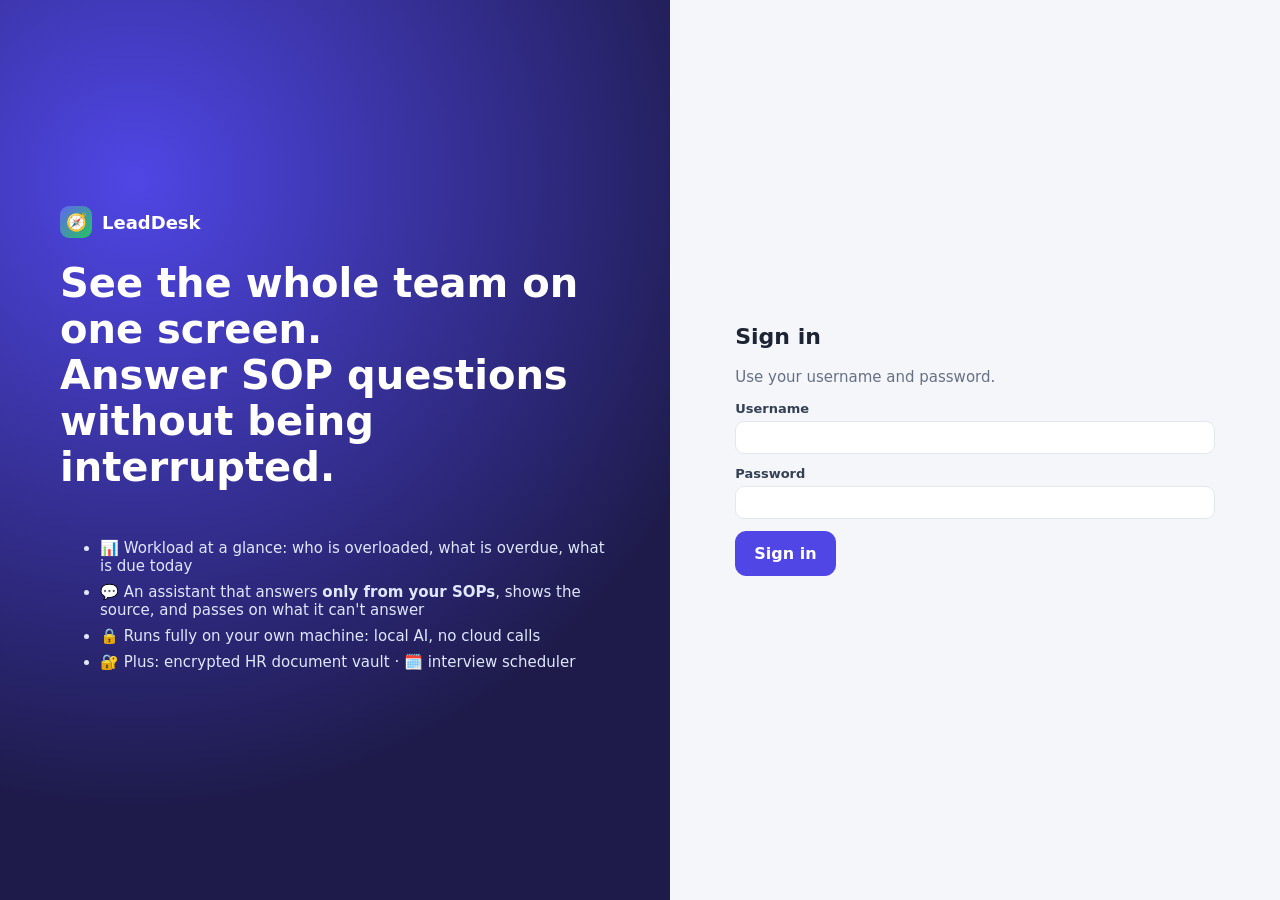
==== static/index.html @ 37bb9b94 "LeadDesk: task board, SOP assistant, HR vault and interview scheduler Scaffolded in the previous ses" ====
<!doctype html>
<html lang="en">
<head>
  <meta charset="utf-8">
  <meta name="viewport" content="width=device-width, initial-scale=1">
  <title>LeadDesk — team lead's desk</title>
  <link rel="icon" href="data:image/svg+xml,<svg xmlns='http://www.w3.org/2000/svg' viewBox='0 0 100 100'><text y='.9em' font-size='90'>🧭</text></svg>">
  <link rel="stylesheet" href="/static/styles.css">
</head>
<body>
  <div id="root"></div>
  <div class="toast-wrap" id="toasts"></div>
  <script src="/static/app.js"></script>
</body>
</html>
---- static/styles.css ----
:root {
  --bg: #f5f6fa; --panel: #fff; --ink: #1d2433; --muted: #667085; --line: #e4e7ec; --soft: #f0f2f7;
  --accent: #4f46e5; --accent-2: #eef0ff; --ok: #12805c; --ok-bg: #e7f6ef; --warn: #b54708; --warn-bg: #fff4e5;
  --bad: #c0362c; --bad-bg: #fdecea; --info: #1f6feb; --info-bg: #e8f1fe; --radius: 12px;
  --shadow: 0 1px 2px rgba(16,24,40,.06), 0 1px 3px rgba(16,24,40,.08);
  font-family: "Segoe UI", system-ui, -apple-system, Roboto, "Noto Sans", "Noto Sans Devanagari", "Noto Sans Gujarati", sans-serif;
  font-size: 15px; color: var(--ink);
}
* { box-sizing: border-box; }
body { margin: 0; background: var(--bg); }
a { color: var(--accent); text-decoration: none; }
button, input, select, textarea { font: inherit; color: inherit; }
h1 { font-size: 22px; margin: 0 0 4px; } h2 { font-size: 17px; margin: 0 0 12px; } h3 { font-size: 15px; margin: 0 0 8px; }
.muted { color: var(--muted); } .small { font-size: 13px; } .tiny { font-size: 12px; }
.row { display: flex; gap: 12px; align-items: center; flex-wrap: wrap; } .grow { flex: 1; }
.stack > * + * { margin-top: 12px; }
.hidden { display: none !important; }

/* ---------- layout ---------- */
.app { display: grid; grid-template-columns: 232px 1fr; min-height: 100vh; }
.side { background: #111827; color: #cbd5e1; padding: 18px 12px; display: flex; flex-direction: column; gap: 4px; position: sticky; top: 0; height: 100vh; }
.brand { display: flex; align-items: center; gap: 10px; color: #fff; font-weight: 700; font-size: 18px; padding: 4px 10px 16px; }
.brand .logo { width: 32px; height: 32px; border-radius: 9px; background: linear-gradient(135deg, #6366f1, #22c55e); display: grid; place-items: center; font-size: 17px; }
.nav-group { font-size: 11px; text-transform: uppercase; letter-spacing: .08em; color: #64748b; padding: 14px 10px 4px; }
.nav a { display: flex; align-items: center; gap: 10px; padding: 9px 10px; border-radius: 8px; color: #cbd5e1; }
.nav a:hover { background: #1f2937; color: #fff; }
.nav a.active { background: #312e81; color: #fff; }
.nav .ico { width: 20px; text-align: center; }
.nav .badge { margin-left: auto; background: #ef4444; color: #fff; border-radius: 99px; font-size: 11px; padding: 1px 7px; }
.side .foot { margin-top: auto; font-size: 12px; color: #64748b; padding: 10px; }
.main { min-width: 0; }
.top { display: flex; align-items: center; gap: 14px; padding: 12px 28px; background: var(--panel); border-bottom: 1px solid var(--line); position: sticky; top: 0; z-index: 5; }
.content { padding: 24px 28px 60px; max-width: 1400px; }
.page-head { display: flex; align-items: flex-end; gap: 16px; margin-bottom: 18px; flex-wrap: wrap; }
.page-head .grow p { margin: 2px 0 0; color: var(--muted); }

/* ---------- controls ---------- */
.btn { border: 1px solid var(--line); background: #fff; border-radius: 9px; padding: 8px 14px; cursor: pointer; font-weight: 600; display: inline-flex; align-items: center; gap: 6px; white-space: nowrap; }
.btn:hover { background: var(--soft); }
.btn.primary { background: var(--accent); border-color: var(--accent); color: #fff; }
.btn.primary:hover { background: #4338ca; }
.btn.ok { background: var(--ok); border-color: var(--ok); color: #fff; }
.btn.warn { background: #f59e0b; border-color: #f59e0b; color: #fff; }
.btn.danger { color: var(--bad); border-color: #f3c3bf; }
.btn.big { padding: 12px 18px; font-size: 16px; border-radius: 11px; }
.btn.sm { padding: 5px 10px; font-size: 13px; }
.btn:disabled { opacity: .55; cursor: default; }
.input, select.input, textarea.input { border: 1px solid var(--line); border-radius: 9px; padding: 8px 11px; background: #fff; min-width: 0; }
.input:focus { outline: 2px solid #c7d2fe; border-color: var(--accent); }
textarea.input { width: 100%; resize: vertical; }
label.f { display: flex; flex-direction: column; gap: 5px; font-size: 13px; font-weight: 600; color: #344054; }
.form-grid { display: grid; grid-template-columns: repeat(auto-fit, minmax(190px, 1fr)); gap: 12px; }
.seg { display: inline-flex; background: var(--soft); border-radius: 9px; padding: 3px; }
.seg button { border: 0; background: transparent; padding: 6px 12px; border-radius: 7px; cursor: pointer; font-weight: 600; color: var(--muted); }
.seg button.on { background: #fff; color: var(--ink); box-shadow: var(--shadow); }

/* ---------- cards ---------- */
.card { background: var(--panel); border: 1px solid var(--line); border-radius: var(--radius); box-shadow: var(--shadow); padding: 18px; }
.grid { display: grid; gap: 16px; }
.g2 { grid-template-columns: 1fr 1fr; } .g3 { grid-template-columns: repeat(3, 1fr); }
.g-main { grid-template-columns: minmax(0, 1.6fr) minmax(0, 1fr); }
@media (max-width: 1100px) { .g2, .g3, .g-main { grid-template-columns: 1fr; } }
.kpis { display: grid; grid-template-columns: repeat(auto-fit, minmax(150px, 1fr)); gap: 14px; margin-bottom: 18px; }
.kpi { background: var(--panel); border: 1px solid var(--line); border-radius: var(--radius); padding: 14px 16px; box-shadow: var(--shadow); cursor: default; }
.kpi .v { font-size: 30px; font-weight: 750; line-height: 1.1; }
.kpi .l { color: var(--muted); font-size: 13px; font-weight: 600; }
.kpi.bad .v { color: var(--bad); } .kpi.warn .v { color: var(--warn); } .kpi.ok .v { color: var(--ok); }
.kpi.click { cursor: pointer; } .kpi.click:hover { border-color: #c7d2fe; }

.pill { display: inline-flex; align-items: center; gap: 5px; border-radius: 99px; padding: 2px 9px; font-size: 12px; font-weight: 650; background: var(--soft); color: #475467; white-space: nowrap; }
.pill.ok { background: var(--ok-bg); color: var(--ok); } .pill.warn { background: var(--warn-bg); color: var(--warn); }
.pill.bad { background: var(--bad-bg); color: var(--bad); } .pill.info { background: var(--info-bg); color: var(--info); }
.pill.accent { background: var(--accent-2); color: var(--accent); }
.dot { width: 8px; height: 8px; border-radius: 50%; display: inline-block; background: currentColor; }
.prio-urgent { background: #fde2e1; color: #b42318; } .prio-high { background: #fff1e0; color: #b54708; }
.prio-medium { background: #eef2ff; color: #4338ca; } .prio-low { background: #f2f4f7; color: #475467; }

/* ---------- tables ---------- */
table.t { width: 100%; border-collapse: collapse; }
.t th { text-align: left; font-size: 12px; text-transform: uppercase; letter-spacing: .04em; color: var(--muted); font-weight: 650; padding: 8px 10px; border-bottom: 1px solid var(--line); }
.t td { padding: 10px; border-bottom: 1px solid var(--line); vertical-align: middle; }
.t tr:last-child td { border-bottom: 0; }
.t tr.hl td { background: #fff7f6; }
.t tr.click { cursor: pointer; } .t tr.click:hover td { background: #f8f9ff; }
.num { text-align: right; font-variant-numeric: tabular-nums; }

/* ---------- workload bars ---------- */
.wbar { position: relative; height: 10px; border-radius: 99px; background: var(--soft); overflow: hidden; min-width: 120px; }
.wbar > span { position: absolute; inset: 0 auto 0 0; border-radius: 99px; background: #818cf8; }
.wbar.over > span { background: #ef4444; } .wbar.near > span { background: #f59e0b; }
.wbar .th { position: absolute; top: -3px; bottom: -3px; width: 2px; background: #111827; opacity: .5; }
.member { display: flex; align-items: center; gap: 10px; }
.avatar { width: 30px; height: 30px; border-radius: 50%; display: grid; place-items: center; font-size: 12px; font-weight: 700; color: #fff; flex: none; }

/* ---------- kanban ---------- */
.board { display: grid; grid-template-columns: repeat(4, minmax(240px, 1fr)); gap: 14px; align-items: start; }
@media (max-width: 1100px) { .board { grid-template-columns: repeat(2, 1fr); } }
.col { background: #eceff5; border-radius: var(--radius); padding: 10px; min-height: 200px; }
.col.drop { outline: 2px dashed var(--accent); background: #e8eaff; }
.col-head { display: flex; align-items: center; gap: 8px; padding: 4px 4px 10px; font-weight: 700; }
.col-head .n { margin-left: auto; color: var(--muted); font-weight: 600; font-size: 13px; }
.tcard { background: #fff; border: 1px solid var(--line); border-radius: 10px; padding: 10px 12px; margin-bottom: 8px; cursor: pointer; box-shadow: var(--shadow); }
.tcard:hover { border-color: #c7d2fe; }
.tcard.overdue { border-left: 4px solid var(--bad); }
.tcard.today { border-left: 4px solid #f59e0b; }
.tcard .tt { font-weight: 600; margin-bottom: 6px; }
.tcard .meta { display: flex; gap: 6px; flex-wrap: wrap; align-items: center; font-size: 12px; color: var(--muted); }

/* ---------- my tasks (member) ---------- */
.mytask { display: grid; grid-template-columns: 1fr auto; gap: 12px; align-items: center; }
.mytask .acts { display: flex; gap: 8px; flex-wrap: wrap; justify-content: flex-end; }

/* ---------- assistant ---------- */
.chat { display: flex; flex-direction: column; gap: 14px; }
.bubble { max-width: 860px; border-radius: 14px; padding: 12px 16px; line-height: 1.5; white-space: pre-wrap; }
.bubble.q { align-self: flex-end; background: var(--accent); color: #fff; border-bottom-right-radius: 4px; }
.bubble.a { align-self: flex-start; background: #fff; border: 1px solid var(--line); border-bottom-left-radius: 4px; box-shadow: var(--shadow); }
.bubble.miss { background: var(--warn-bg); border-color: #fcd9a8; }
.src { margin-top: 10px; display: flex; flex-direction: column; gap: 6px; white-space: normal; }
.src details { background: var(--soft); border-radius: 8px; padding: 6px 10px; font-size: 13px; }
.src summary { cursor: pointer; font-weight: 600; color: #344054; }
.src blockquote { margin: 6px 0 2px; color: #475467; border-left: 3px solid #c7d2fe; padding-left: 10px; white-space: pre-wrap; }
.ask-box { display: flex; gap: 10px; position: sticky; bottom: 0; background: var(--bg); padding: 14px 0 4px; }
.ask-box .input { flex: 1; font-size: 16px; padding: 12px 14px; border-radius: 12px; }
.chips { display: flex; gap: 8px; flex-wrap: wrap; }
.chip { border: 1px solid var(--line); background: #fff; border-radius: 99px; padding: 6px 12px; cursor: pointer; font-size: 13px; }
.chip:hover { border-color: var(--accent); color: var(--accent); }
.typing span { display: inline-block; width: 7px; height: 7px; margin-right: 3px; border-radius: 50%; background: #98a2b3; animation: b 1s infinite; }
.typing span:nth-child(2) { animation-delay: .15s } .typing span:nth-child(3) { animation-delay: .3s }
@keyframes b { 0%, 80%, 100% { opacity: .3 } 40% { opacity: 1 } }

/* ---------- misc ---------- */
.empty { text-align: center; color: var(--muted); padding: 30px 10px; }
.timeline { list-style: none; padding: 0; margin: 0; }
.timeline li { position: relative; padding: 0 0 14px 22px; border-left: 2px solid var(--line); margin-left: 6px; }
.timeline li::before { content: ""; position: absolute; left: -7px; top: 2px; width: 12px; height: 12px; border-radius: 50%; background: #fff; border: 2px solid var(--accent); }
.timeline li:last-child { border-left-color: transparent; }
mark { background: #fde68a; padding: 0 2px; border-radius: 3px; }
code, .mono { font-family: Consolas, "Cascadia Mono", monospace; font-size: 12.5px; }
.hex { font-family: Consolas, monospace; font-size: 12px; background: #0f172a; color: #a5f3fc; padding: 10px 12px; border-radius: 8px; word-break: break-all; }
.hex.plain { color: #fde68a; }
.alert { border-radius: 10px; padding: 12px 14px; background: var(--info-bg); color: #1e3a8a; }
.alert.warn { background: var(--warn-bg); color: #7a2e0e; } .alert.bad { background: var(--bad-bg); color: #7a271a; } .alert.ok { background: var(--ok-bg); color: #054f31; }
.stars { display: inline-flex; gap: 4px; }
.stars button { border: 1px solid var(--line); background: #fff; width: 34px; height: 34px; border-radius: 8px; cursor: pointer; font-weight: 700; }
.stars button.on { background: var(--accent); color: #fff; border-color: var(--accent); }

/* bell + menus */
.iconbtn { position: relative; border: 1px solid var(--line); background: #fff; width: 38px; height: 38px; border-radius: 10px; cursor: pointer; font-size: 17px; }
.iconbtn .n { position: absolute; top: -5px; right: -5px; background: #ef4444; color: #fff; border-radius: 99px; font-size: 11px; padding: 0 6px; font-weight: 700; }
.pop { position: absolute; right: 0; top: 46px; width: 380px; max-height: 460px; overflow: auto; background: #fff; border: 1px solid var(--line); border-radius: 12px; box-shadow: 0 12px 32px rgba(16,24,40,.18); z-index: 30; }
.pop .it { padding: 10px 14px; border-bottom: 1px solid var(--line); font-size: 14px; cursor: pointer; }
.pop .it.unread { background: #f5f6ff; }
.pop .it:hover { background: var(--soft); }
.who { display: flex; align-items: center; gap: 10px; }

/* modal + drawer */
.overlay { position: fixed; inset: 0; background: rgba(15,23,42,.45); z-index: 40; display: flex; justify-content: center; align-items: flex-start; padding: 6vh 16px; overflow: auto; }
.modal { background: #fff; border-radius: 16px; width: 100%; max-width: 640px; padding: 22px; box-shadow: 0 24px 48px rgba(16,24,40,.25); }
.modal.wide { max-width: 980px; }
.modal-head { display: flex; align-items: center; gap: 10px; margin-bottom: 14px; }
.modal-head h2 { margin: 0; flex: 1; }
.x { border: 0; background: transparent; font-size: 22px; cursor: pointer; color: var(--muted); }
.toast-wrap { position: fixed; bottom: 22px; left: 50%; transform: translateX(-50%); z-index: 60; display: flex; flex-direction: column; gap: 8px; align-items: center; }
.toast { background: #111827; color: #fff; padding: 10px 16px; border-radius: 10px; box-shadow: 0 8px 20px rgba(0,0,0,.2); font-weight: 600; }
.toast.bad { background: #b42318; } .toast.ok { background: #12805c; }

/* login */
.login { min-height: 100vh; display: grid; grid-template-columns: 1.1fr 1fr; }
@media (max-width: 900px) { .login { grid-template-columns: 1fr; } .login .hero { display: none; } }
.login .hero { background: radial-gradient(circle at 20% 20%, #4f46e5, #1e1b4b 70%); color: #e0e7ff; padding: 60px; display: flex; flex-direction: column; justify-content: center; gap: 22px; }
.login .hero h1 { font-size: 40px; color: #fff; line-height: 1.15; }
.login .hero li { margin: 8px 0; }
.login .panel { display: flex; flex-direction: column; justify-content: center; padding: 40px; max-width: 560px; width: 100%; margin: 0 auto; }
.persona { display: grid; grid-template-columns: repeat(2, 1fr); gap: 10px; }
.persona button { text-align: left; border: 1px solid var(--line); background: #fff; border-radius: 12px; padding: 10px 12px; cursor: pointer; }
.persona button:hover { border-color: var(--accent); background: #f8f9ff; }
.persona b { display: block; }
.ai-pill { margin-left: auto; }
.proof-ok { color: var(--ok); font-weight: 700; } .proof-bad { color: var(--bad); font-weight: 700; }
.section-title { display: flex; align-items: center; gap: 10px; margin-bottom: 12px; }
.section-title h2 { margin: 0; }
.score-big { font-size: 44px; font-weight: 800; color: var(--ok); line-height: 1; }
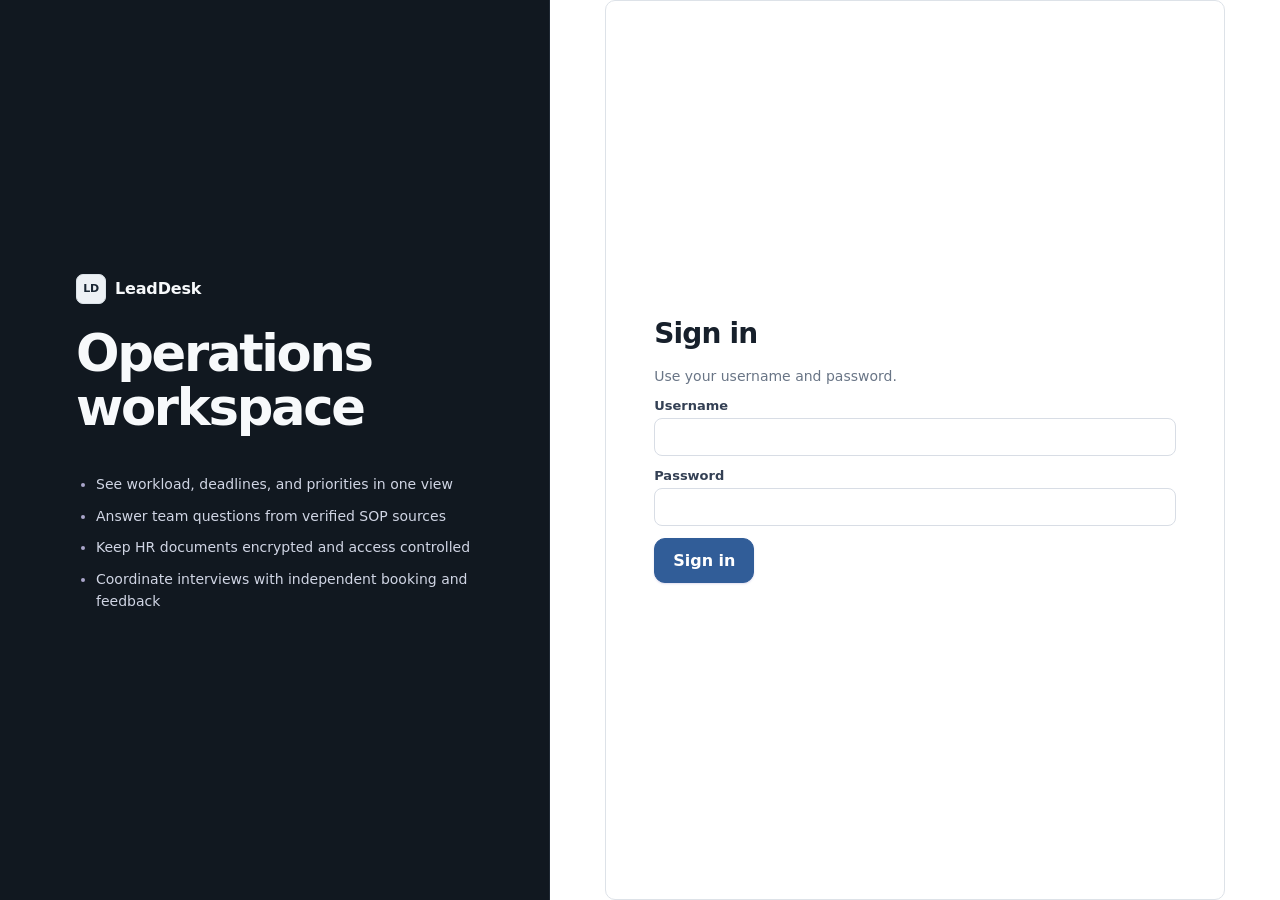
==== commit 11bb1ba5: "Add forum roles and refine the dashboard Add tester and developer forum accounts with server-side ac" ====
--- a/static/index.html
+++ b/static/index.html
@@ -3,9 +3,9 @@
 <head>
   <meta charset="utf-8">
   <meta name="viewport" content="width=device-width, initial-scale=1">
-  <title>LeadDesk — team lead's desk</title>
+  <title>LeadDesk | Team operations workspace</title>
   <link rel="icon" href="data:image/svg+xml,<svg xmlns='http://www.w3.org/2000/svg' viewBox='0 0 100 100'><text y='.9em' font-size='90'>🧭</text></svg>">
-  <link rel="stylesheet" href="/static/styles.css">
+  <link rel="stylesheet" href="/static/styles.css?v=4">
 </head>
 <body>
   <div id="root"></div>
--- a/static/styles.css
+++ b/static/styles.css
@@ -1,10 +1,13 @@
 :root {
-  --bg: #f5f6fa; --panel: #fff; --ink: #1d2433; --muted: #667085; --line: #e4e7ec; --soft: #f0f2f7;
-  --accent: #4f46e5; --accent-2: #eef0ff; --ok: #12805c; --ok-bg: #e7f6ef; --warn: #b54708; --warn-bg: #fff4e5;
-  --bad: #c0362c; --bad-bg: #fdecea; --info: #1f6feb; --info-bg: #e8f1fe; --radius: 12px;
-  --shadow: 0 1px 2px rgba(16,24,40,.06), 0 1px 3px rgba(16,24,40,.08);
-  font-family: "Segoe UI", system-ui, -apple-system, Roboto, "Noto Sans", "Noto Sans Devanagari", "Noto Sans Gujarati", sans-serif;
-  font-size: 15px; color: var(--ink);
+  --bg: #f4f6f8; --panel: #fff; --ink: #17202b; --muted: #697586; --line: #dde2e8; --soft: #eef1f4;
+  --accent: #315d98; --accent-2: #edf3fa; --accent-hover: #264f86;
+  --ok: #147a55; --ok-bg: #edf7f2; --warn: #9a6700; --warn-bg: #fff7df;
+  --bad: #b42318; --bad-bg: #fff0ee; --info: #3557a4; --info-bg: #edf3ff;
+  --radius: 8px; --ease-out: cubic-bezier(.23,1,.32,1);
+  --shadow: 0 1px 2px rgba(16,24,40,.035);
+  --shadow-raised: 0 12px 32px rgba(16,24,40,.12);
+  font-family: "Segoe UI Variable Text", "Segoe UI", system-ui, -apple-system, sans-serif;
+  font-size: 14px; color: var(--ink);
 }
 * { box-sizing: border-box; }
 body { margin: 0; background: var(--bg); }
@@ -17,36 +20,38 @@
 .hidden { display: none !important; }
 
 /* ---------- layout ---------- */
-.app { display: grid; grid-template-columns: 232px 1fr; min-height: 100vh; }
-.side { background: #111827; color: #cbd5e1; padding: 18px 12px; display: flex; flex-direction: column; gap: 4px; position: sticky; top: 0; height: 100vh; }
-.brand { display: flex; align-items: center; gap: 10px; color: #fff; font-weight: 700; font-size: 18px; padding: 4px 10px 16px; }
-.brand .logo { width: 32px; height: 32px; border-radius: 9px; background: linear-gradient(135deg, #6366f1, #22c55e); display: grid; place-items: center; font-size: 17px; }
-.nav-group { font-size: 11px; text-transform: uppercase; letter-spacing: .08em; color: #64748b; padding: 14px 10px 4px; }
-.nav a { display: flex; align-items: center; gap: 10px; padding: 9px 10px; border-radius: 8px; color: #cbd5e1; }
-.nav a:hover { background: #1f2937; color: #fff; }
-.nav a.active { background: #312e81; color: #fff; }
-.nav .ico { width: 20px; text-align: center; }
-.nav .badge { margin-left: auto; background: #ef4444; color: #fff; border-radius: 99px; font-size: 11px; padding: 1px 7px; }
-.side .foot { margin-top: auto; font-size: 12px; color: #64748b; padding: 10px; }
+.app { display: grid; grid-template-columns: 224px minmax(0, 1fr); min-height: 100vh; }
+.side { background: #111820; color: #b9c2cc; padding: 14px 10px; display: flex; flex-direction: column; gap: 4px; position: sticky; top: 0; height: 100vh; border-right: 1px solid #202934; }
+.brand { display: flex; align-items: center; gap: 9px; color: #f7f9fb; font-weight: 700; font-size: 16px; letter-spacing: -.01em; padding: 5px 8px 16px; }
+.brand .logo { width: 30px; height: 30px; border-radius: 7px; background: #edf1f5; color: #1a2633; border: 1px solid #dbe2e8; display: grid; place-items: center; font-size: 11px; font-weight: 800; letter-spacing: -.02em; }
+.nav-group { font-size: 10px; text-transform: uppercase; letter-spacing: .09em; color: #7f8b99; padding: 14px 8px 5px; font-weight: 750; }
+.nav a { display: flex; align-items: center; gap: 8px; min-height: 38px; padding: 8px 9px; border-radius: 6px; color: #b9c2cc; font-size: 13.5px; font-weight: 560; transition: background-color 120ms var(--ease-out), color 120ms var(--ease-out); }
+.nav a:hover { background: #1a232d; color: #fff; }
+.nav a.active { background: #26384c; color: #fff; box-shadow: inset 2px 0 0 #77a1cf; }
+.nav .ico { display: none; width: 0; }
+.nav .badge { margin-left: auto; background: #b42318; color: #fff; border-radius: 99px; font-size: 10.5px; padding: 1px 7px; }
+.side .foot { margin-top: auto; font-size: 11.5px; color: #8d96a8; padding: 12px 10px 4px; border-top: 1px solid rgba(255,255,255,.07); }
 .main { min-width: 0; }
-.top { display: flex; align-items: center; gap: 14px; padding: 12px 28px; background: var(--panel); border-bottom: 1px solid var(--line); position: sticky; top: 0; z-index: 5; }
-.content { padding: 24px 28px 60px; max-width: 1400px; }
-.page-head { display: flex; align-items: flex-end; gap: 16px; margin-bottom: 18px; flex-wrap: wrap; }
+.top { display: flex; align-items: center; gap: 12px; min-height: 58px; padding: 8px 26px; background: rgba(255,255,255,.98); border-bottom: 1px solid var(--line); position: sticky; top: 0; z-index: 5; }
+.content { padding: 22px 26px 56px; max-width: 1360px; }
+.page-head { display: flex; align-items: flex-end; gap: 16px; margin-bottom: 20px; flex-wrap: wrap; }
 .page-head .grow p { margin: 2px 0 0; color: var(--muted); }
 
 /* ---------- controls ---------- */
-.btn { border: 1px solid var(--line); background: #fff; border-radius: 9px; padding: 8px 14px; cursor: pointer; font-weight: 600; display: inline-flex; align-items: center; gap: 6px; white-space: nowrap; }
-.btn:hover { background: var(--soft); }
-.btn.primary { background: var(--accent); border-color: var(--accent); color: #fff; }
-.btn.primary:hover { background: #4338ca; }
+.btn { border: 1px solid var(--line); background: #fff; border-radius: 7px; min-height: 36px; padding: 8px 13px; cursor: pointer; font-weight: 650; display: inline-flex; align-items: center; justify-content: center; gap: 6px; white-space: nowrap; transition: transform 140ms var(--ease-out), background-color 120ms var(--ease-out), border-color 120ms var(--ease-out); }
+.btn:hover { background: #f8f9fb; border-color: #d2d6dc; }
+.btn:active { transform: scale(.97); }
+.btn.primary { background: var(--accent); border-color: var(--accent); color: #fff; box-shadow: 0 1px 2px rgba(79,70,165,.18); }
+.btn.primary:hover { background: var(--accent-hover); border-color: var(--accent-hover); }
 .btn.ok { background: var(--ok); border-color: var(--ok); color: #fff; }
 .btn.warn { background: #f59e0b; border-color: #f59e0b; color: #fff; }
 .btn.danger { color: var(--bad); border-color: #f3c3bf; }
 .btn.big { padding: 12px 18px; font-size: 16px; border-radius: 11px; }
 .btn.sm { padding: 5px 10px; font-size: 13px; }
 .btn:disabled { opacity: .55; cursor: default; }
-.input, select.input, textarea.input { border: 1px solid var(--line); border-radius: 9px; padding: 8px 11px; background: #fff; min-width: 0; }
-.input:focus { outline: 2px solid #c7d2fe; border-color: var(--accent); }
+.input, select.input, textarea.input { border: 1px solid #d8dde5; border-radius: 8px; min-height: 38px; padding: 8px 11px; background: #fff; min-width: 0; transition: border-color 120ms var(--ease-out), box-shadow 120ms var(--ease-out); }
+.input:focus { outline: 2px solid rgba(79,70,165,.28); outline-offset: 1px; border-color: #8983b7; box-shadow: none; }
+.btn:focus-visible, .iconbtn:focus-visible, .persona button:focus-visible, .chip:focus-visible, a:focus-visible { outline: 3px solid rgba(79,70,165,.24); outline-offset: 2px; }
 textarea.input { width: 100%; resize: vertical; }
 label.f { display: flex; flex-direction: column; gap: 5px; font-size: 13px; font-weight: 600; color: #344054; }
 .form-grid { display: grid; grid-template-columns: repeat(auto-fit, minmax(190px, 1fr)); gap: 12px; }
@@ -55,17 +60,242 @@
 .seg button.on { background: #fff; color: var(--ink); box-shadow: var(--shadow); }
 
 /* ---------- cards ---------- */
-.card { background: var(--panel); border: 1px solid var(--line); border-radius: var(--radius); box-shadow: var(--shadow); padding: 18px; }
+.card { background: var(--panel); border: 1px solid var(--line); border-radius: var(--radius); box-shadow: none; padding: 16px; }
 .grid { display: grid; gap: 16px; }
 .g2 { grid-template-columns: 1fr 1fr; } .g3 { grid-template-columns: repeat(3, 1fr); }
 .g-main { grid-template-columns: minmax(0, 1.6fr) minmax(0, 1fr); }
-@media (max-width: 1100px) { .g2, .g3, .g-main { grid-template-columns: 1fr; } }
+.forum-card { display: grid; gap: 12px; }
+.forum-title { margin: 0; }
+.forum-body { white-space: pre-wrap; overflow-wrap: anywhere; line-height: 1.55; margin: 0; }
+.forum-thread-body { margin: 16px 0 22px; }
+.forum-replies { display: grid; gap: 10px; margin-bottom: 18px; }
+.forum-reply { background: var(--soft); border-radius: 9px; padding: 12px; }
+.forum-reply p { margin-top: 7px; }
+.forum-input { min-height: 80px; }
+.top .who { min-width: 0; }
+.top .who > div { min-width: 0; }
+.top .who b { display: block; max-width: 240px; overflow: hidden; text-overflow: ellipsis; white-space: nowrap; }
 .kpis { display: grid; grid-template-columns: repeat(auto-fit, minmax(150px, 1fr)); gap: 14px; margin-bottom: 18px; }
-.kpi { background: var(--panel); border: 1px solid var(--line); border-radius: var(--radius); padding: 14px 16px; box-shadow: var(--shadow); cursor: default; }
+.kpi { background: var(--panel); border: 1px solid var(--line); border-radius: var(--radius); padding: 14px 16px; box-shadow: none; cursor: default; }
 .kpi .v { font-size: 30px; font-weight: 750; line-height: 1.1; }
 .kpi .l { color: var(--muted); font-size: 13px; font-weight: 600; }
 .kpi.bad .v { color: var(--bad); } .kpi.warn .v { color: var(--warn); } .kpi.ok .v { color: var(--ok); }
 .kpi.click { cursor: pointer; } .kpi.click:hover { border-color: #c7d2fe; }
+.overview-kpis { grid-template-columns: repeat(4, minmax(120px, 1fr)); }
+.metric-strip {
+  display: grid;
+  grid-template-columns: repeat(4, minmax(0, 1fr));
+  border: 1px solid var(--line);
+  border-radius: 10px;
+  background: #fff;
+  margin-bottom: 16px;
+  overflow: hidden;
+}
+.metric-card {
+  min-width: 0;
+  min-height: 118px;
+  border: 0;
+  border-right: 1px solid var(--line);
+  background: #fff;
+  padding: 18px 20px;
+  text-align: left;
+  cursor: pointer;
+  display: grid;
+  align-content: space-between;
+  transition: background-color 120ms var(--ease-out);
+}
+.metric-card:last-child { border-right: 0; }
+.metric-card:hover { background: #fafbfc; }
+.metric-card .metric-label { color: var(--muted); font-size: 12.5px; font-weight: 650; }
+.metric-card strong { display: block; font-size: 32px; line-height: 1; letter-spacing: -.04em; color: var(--ink); }
+.metric-trend { color: #7b8695; font-size: 11.5px; }
+.metric-trend.bad { color: var(--bad); }
+.metric-trend.warn { color: var(--warn); }
+
+.dashboard-grid {
+  display: grid;
+  grid-template-columns: minmax(0, 1.65fr) minmax(280px, .35fr);
+  gap: 16px;
+  align-items: start;
+  margin-bottom: 16px;
+}
+.panel {
+  background: #fff;
+  border: 1px solid var(--line);
+  border-radius: 10px;
+  min-width: 0;
+}
+.panel-head {
+  min-height: 68px;
+  padding: 14px 16px;
+  border-bottom: 1px solid var(--line);
+  display: flex;
+  align-items: center;
+  justify-content: space-between;
+  gap: 12px;
+}
+.panel-head h2 { margin: 0 0 3px; font-size: 15px; letter-spacing: -.01em; }
+.panel-head p { margin: 0; color: var(--muted); font-size: 12px; }
+.view-tabs { border-radius: 7px; background: #f1f3f5; }
+.view-tabs button { min-height: 30px; padding: 5px 10px; border-radius: 6px; font-size: 12px; }
+.view-tabs button.on { box-shadow: 0 1px 3px rgba(16,24,40,.08); }
+
+.chart-shell {
+  height: 300px;
+  display: grid;
+  grid-template-columns: 34px minmax(0,1fr);
+  gap: 8px;
+  padding: 20px 18px 10px 12px;
+}
+.chart-y {
+  display: flex;
+  flex-direction: column;
+  justify-content: space-between;
+  color: #98a2b3;
+  font-size: 10.5px;
+  text-align: right;
+  padding-bottom: 38px;
+}
+.bar-chart {
+  position: relative;
+  display: grid;
+  grid-template-columns: repeat(7, minmax(44px, 1fr));
+  align-items: end;
+  gap: 12px;
+  border-bottom: 1px solid #dfe4ea;
+  background: repeating-linear-gradient(to bottom, transparent 0, transparent calc(25% - 1px), #edf0f3 calc(25% - 1px), #edf0f3 25%);
+}
+.bar-item {
+  height: 100%;
+  border: 0;
+  background: transparent;
+  padding: 0 3px;
+  display: grid;
+  grid-template-rows: minmax(0,1fr) 38px;
+  align-items: end;
+  cursor: pointer;
+  min-width: 0;
+}
+.bar-track {
+  height: 100%;
+  display: flex;
+  align-items: flex-end;
+  justify-content: center;
+}
+.bar-fill {
+  width: min(42px, 70%);
+  min-height: 6px;
+  border-radius: 5px 5px 1px 1px;
+  background: #7894b2;
+  transition: height 220ms var(--ease-out), background-color 120ms var(--ease-out);
+}
+.bar-fill.bar-warn { background: #d2a23a; }
+.bar-fill.bar-danger { background: #c46258; }
+.bar-item:hover .bar-fill { filter: brightness(.94); }
+.bar-name {
+  height: 38px;
+  display: flex;
+  align-items: center;
+  justify-content: center;
+  gap: 5px;
+  color: #667085;
+  font-size: 11.5px;
+  white-space: nowrap;
+  overflow: hidden;
+  text-overflow: ellipsis;
+}
+.bar-name small { color: #98a2b3; font-size: 10.5px; }
+.panel-foot {
+  min-height: 44px;
+  border-top: 1px solid var(--line);
+  display: flex;
+  align-items: center;
+  gap: 14px;
+  padding: 8px 16px;
+  color: var(--muted);
+  font-size: 11.5px;
+}
+.legend-dot { width: 7px; height: 7px; border-radius: 50%; display: inline-block; margin-right: 5px; }
+.legend-dot.normal { background: #7894b2; }
+.legend-dot.warning { background: #d2a23a; }
+.legend-dot.danger { background: #c46258; }
+.text-action {
+  margin-left: auto;
+  border: 0;
+  background: transparent;
+  color: var(--accent);
+  font-size: 12px;
+  font-weight: 700;
+  cursor: pointer;
+}
+.dashboard-side { display: grid; gap: 16px; }
+.icon-action {
+  width: 30px;
+  height: 30px;
+  border: 1px solid var(--line);
+  border-radius: 7px;
+  background: #fff;
+  color: var(--muted);
+  cursor: pointer;
+  font-size: 18px;
+}
+.concise-panel { display: grid; }
+.concise-row {
+  min-height: 70px;
+  border: 0;
+  border-bottom: 1px solid var(--line);
+  background: #fff;
+  display: flex;
+  align-items: center;
+  justify-content: space-between;
+  text-align: left;
+  padding: 12px 16px;
+  cursor: pointer;
+}
+.concise-row:last-child { border-bottom: 0; }
+.concise-row:hover { background: #fafbfc; }
+.concise-row span:first-child { display: grid; gap: 3px; }
+.concise-row small { color: var(--muted); font-size: 11.5px; }
+.concise-row strong { font-size: 20px; line-height: 1; }
+.recent-panel { margin-bottom: 20px; }
+.risk-table { display: grid; }
+.risk-row {
+  min-height: 58px;
+  width: 100%;
+  border: 0;
+  border-bottom: 1px solid var(--line);
+  background: #fff;
+  display: grid;
+  grid-template-columns: 8px minmax(0,1fr) 120px 20px;
+  align-items: center;
+  gap: 12px;
+  padding: 8px 16px;
+  text-align: left;
+  cursor: pointer;
+}
+.risk-row:last-child { border-bottom: 0; }
+.risk-row:hover { background: #fafbfc; }
+.risk-status { width: 7px; height: 28px; border-radius: 99px; background: #d0d5dd; }
+.risk-status.bad { background: #c46258; }
+.risk-status.warn { background: #d2a23a; }
+.risk-name { min-width: 0; }
+.risk-name strong, .risk-name small { display: block; }
+.risk-name strong { white-space: nowrap; overflow: hidden; text-overflow: ellipsis; font-size: 13px; }
+.risk-name small { margin-top: 3px; color: var(--muted); font-size: 11.5px; }
+.risk-meta { justify-self: end; color: var(--muted); font-size: 11.5px; }
+.risk-meta.bad { color: var(--bad); font-weight: 700; }
+.empty-state { min-height: 100px; display: grid; place-items: center; color: var(--muted); font-size: 12.5px; }
+.workload-card { min-width: 0; }
+.attention-list { display: grid; }
+.attention-row {
+  width: 100%; border: 0; border-bottom: 1px solid var(--line); background: transparent;
+  display: flex; align-items: center; gap: 10px; padding: 9px 0; text-align: left; cursor: pointer;
+}
+.attention-row:last-child { border-bottom: 0; }
+.attention-row:hover { background: #fafbfc; }
+.attention-row small { display: block; margin-top: 2px; color: var(--muted); }
+.attention-summary { width: 100%; border: 0; background: transparent; display: flex; align-items: center; justify-content: space-between; padding: 2px 0; cursor: pointer; }
+.chevron { color: #98a2b3; font-size: 20px; }
 
 .pill { display: inline-flex; align-items: center; gap: 5px; border-radius: 99px; padding: 2px 9px; font-size: 12px; font-weight: 650; background: var(--soft); color: #475467; white-space: nowrap; }
 .pill.ok { background: var(--ok-bg); color: var(--ok); } .pill.warn { background: var(--warn-bg); color: var(--warn); }
@@ -90,24 +320,25 @@
 .wbar.over > span { background: #ef4444; } .wbar.near > span { background: #f59e0b; }
 .wbar .th { position: absolute; top: -3px; bottom: -3px; width: 2px; background: #111827; opacity: .5; }
 .member { display: flex; align-items: center; gap: 10px; }
-.avatar { width: 30px; height: 30px; border-radius: 50%; display: grid; place-items: center; font-size: 12px; font-weight: 700; color: #fff; flex: none; }
+.avatar { width: 30px; height: 30px; border-radius: 7px; background: #dde5ed !important; color: #34465a !important; display: grid; place-items: center; font-size: 11px; font-weight: 750; flex: none; border: 1px solid #ccd6df; }
 
 /* ---------- kanban ---------- */
 .board { display: grid; grid-template-columns: repeat(4, minmax(240px, 1fr)); gap: 14px; align-items: start; }
-@media (max-width: 1100px) { .board { grid-template-columns: repeat(2, 1fr); } }
-.col { background: #eceff5; border-radius: var(--radius); padding: 10px; min-height: 200px; }
+.col { background: #edf0f3; border: 1px solid #e3e7ec; border-radius: var(--radius); padding: 8px; min-height: 200px; }
 .col.drop { outline: 2px dashed var(--accent); background: #e8eaff; }
 .col-head { display: flex; align-items: center; gap: 8px; padding: 4px 4px 10px; font-weight: 700; }
 .col-head .n { margin-left: auto; color: var(--muted); font-weight: 600; font-size: 13px; }
-.tcard { background: #fff; border: 1px solid var(--line); border-radius: 10px; padding: 10px 12px; margin-bottom: 8px; cursor: pointer; box-shadow: var(--shadow); }
+.tcard { background: #fff; border: 1px solid var(--line); border-radius: 8px; padding: 10px 12px; margin-bottom: 8px; cursor: pointer; box-shadow: none; }
 .tcard:hover { border-color: #c7d2fe; }
-.tcard.overdue { border-left: 4px solid var(--bad); }
-.tcard.today { border-left: 4px solid #f59e0b; }
+.tcard.overdue { background: #fffdfc; }
+.tcard.today { background: #fffefa; }
 .tcard .tt { font-weight: 600; margin-bottom: 6px; }
 .tcard .meta { display: flex; gap: 6px; flex-wrap: wrap; align-items: center; font-size: 12px; color: var(--muted); }
 
 /* ---------- my tasks (member) ---------- */
 .mytask { display: grid; grid-template-columns: 1fr auto; gap: 12px; align-items: center; }
+.mytask.overdue { background: #fffdfc; }
+.mytask.today { background: #fffefa; }
 .mytask .acts { display: flex; gap: 8px; flex-wrap: wrap; justify-content: flex-end; }
 
 /* ---------- assistant ---------- */
@@ -119,7 +350,7 @@
 .src { margin-top: 10px; display: flex; flex-direction: column; gap: 6px; white-space: normal; }
 .src details { background: var(--soft); border-radius: 8px; padding: 6px 10px; font-size: 13px; }
 .src summary { cursor: pointer; font-weight: 600; color: #344054; }
-.src blockquote { margin: 6px 0 2px; color: #475467; border-left: 3px solid #c7d2fe; padding-left: 10px; white-space: pre-wrap; }
+.src blockquote { margin: 6px 0 2px; color: #475467; background: #f7f8fb; border-radius: 6px; padding: 8px 10px; white-space: pre-wrap; }
 .ask-box { display: flex; gap: 10px; position: sticky; bottom: 0; background: var(--bg); padding: 14px 0 4px; }
 .ask-box .input { flex: 1; font-size: 16px; padding: 12px 14px; border-radius: 12px; }
 .chips { display: flex; gap: 8px; flex-wrap: wrap; }
@@ -132,7 +363,7 @@
 /* ---------- misc ---------- */
 .empty { text-align: center; color: var(--muted); padding: 30px 10px; }
 .timeline { list-style: none; padding: 0; margin: 0; }
-.timeline li { position: relative; padding: 0 0 14px 22px; border-left: 2px solid var(--line); margin-left: 6px; }
+.timeline li { position: relative; padding: 0 0 14px 22px; margin-left: 6px; }
 .timeline li::before { content: ""; position: absolute; left: -7px; top: 2px; width: 12px; height: 12px; border-radius: 50%; background: #fff; border: 2px solid var(--accent); }
 .timeline li:last-child { border-left-color: transparent; }
 mark { background: #fde68a; padding: 0 2px; border-radius: 3px; }
@@ -166,18 +397,94 @@
 .toast.bad { background: #b42318; } .toast.ok { background: #12805c; }
 
 /* login */
-.login { min-height: 100vh; display: grid; grid-template-columns: 1.1fr 1fr; }
-@media (max-width: 900px) { .login { grid-template-columns: 1fr; } .login .hero { display: none; } }
-.login .hero { background: radial-gradient(circle at 20% 20%, #4f46e5, #1e1b4b 70%); color: #e0e7ff; padding: 60px; display: flex; flex-direction: column; justify-content: center; gap: 22px; }
-.login .hero h1 { font-size: 40px; color: #fff; line-height: 1.15; }
-.login .hero li { margin: 8px 0; }
-.login .panel { display: flex; flex-direction: column; justify-content: center; padding: 40px; max-width: 560px; width: 100%; margin: 0 auto; }
-.persona { display: grid; grid-template-columns: repeat(2, 1fr); gap: 10px; }
-.persona button { text-align: left; border: 1px solid var(--line); background: #fff; border-radius: 12px; padding: 10px 12px; cursor: pointer; }
-.persona button:hover { border-color: var(--accent); background: #f8f9ff; }
+.login { min-height: 100vh; display: grid; grid-template-columns: minmax(360px, .86fr) minmax(420px, 1.14fr); background: #fff; }
+.login .hero { background: #111820; color: #d1d8e0; padding: 56px clamp(40px, 6vw, 76px); display: flex; flex-direction: column; justify-content: center; gap: 22px; border-right: 1px solid #202934; }
+.login .hero h1 { font-size: clamp(36px, 4vw, 52px); color: #f7f9fb; line-height: 1.06; letter-spacing: -.045em; max-width: 560px; text-wrap: balance; }
+.login .hero ul { max-width: 570px; padding-left: 20px; display: grid; gap: 10px; }
+.login .hero li { margin: 0; line-height: 1.55; color: #d0d5e4; }
+.login .hero li::marker { color: #aaa6ca; }
+.login .panel { display: flex; flex-direction: column; justify-content: center; padding: 48px; max-width: 620px; width: 100%; margin: 0 auto; }
+.login .panel > h1 { font-size: 28px; letter-spacing: -.03em; }
+.persona { display: grid; grid-template-columns: repeat(2, minmax(0,1fr)); gap: 8px; }
+.persona button { text-align: left; border: 1px solid var(--line); background: #fff; border-radius: 9px; min-height: 64px; padding: 9px 11px; cursor: pointer; transition: border-color 120ms var(--ease-out), background-color 120ms var(--ease-out), transform 140ms var(--ease-out); }
+.persona button:hover { border-color: #aaa5c9; background: #fafaff; }
+.persona button:active { transform: scale(.98); }
 .persona b { display: block; }
 .ai-pill { margin-left: auto; }
 .proof-ok { color: var(--ok); font-weight: 700; } .proof-bad { color: var(--bad); font-weight: 700; }
 .section-title { display: flex; align-items: center; gap: 10px; margin-bottom: 12px; }
 .section-title h2 { margin: 0; }
 .score-big { font-size: 44px; font-weight: 800; color: var(--ok); line-height: 1; }
+
+/* judge demo */
+.tour { width: 100%; margin-top: 18px; }
+.demo-step { padding: 18px 20px; }
+.demo-row { display: flex; gap: 16px; align-items: flex-start; }
+.demo-num { flex: 0 0 34px; height: 34px; border-radius: 50%; background: var(--accent); color: #fff;
+  font-weight: 800; display: flex; align-items: center; justify-content: center; }
+.demo-h { margin: 0 0 6px; font-size: 17px; }
+.demo-why { margin: 0 0 12px; line-height: 1.5; }
+.demo-ans { margin: 8px 0; white-space: pre-wrap; line-height: 1.55; }
+.demo-t td { vertical-align: top; }
+.demo-t td:first-child { width: 110px; }
+
+@media (max-width: 1100px) {
+  .g2, .g3, .g-main { grid-template-columns: 1fr; }
+  .metric-strip { grid-template-columns: repeat(2, minmax(0, 1fr)); }
+  .metric-card:nth-child(2n) { border-right: 0; }
+  .metric-card:nth-child(-n+2) { border-bottom: 1px solid var(--line); }
+  .metric-card:nth-child(n+3) { border-bottom: 0; }
+  .dashboard-grid { grid-template-columns: minmax(0, 1fr); }
+  .dashboard-side { grid-template-columns: repeat(2, minmax(0, 1fr)); }
+  .board { grid-template-columns: repeat(2, minmax(0, 1fr)); }
+}
+
+@media (max-width: 900px) {
+  .login { grid-template-columns: 1fr; }
+  .login .hero { display: none; }
+}
+
+@media (max-width: 760px) {
+  .app { grid-template-columns: 1fr; }
+  .side { position: relative; height: auto; min-width: 0; min-height: 64px; padding: 10px 12px; }
+  .side .brand { padding: 4px 4px 8px; }
+  .nav { display: flex; gap: 4px; min-width: 0; overflow-x: auto; padding-bottom: 4px; }
+  .nav-group { display: none; }
+  .nav a { min-width: max-content; min-height: 38px; }
+  .side .foot { display: none; }
+  .top { padding: 8px 12px; min-height: 58px; justify-content: space-between; }
+  .top #aipill, .top #switch, .top .iconbtn { display: none; }
+  .top .who b { max-width: 150px; }
+  .top #logout { margin-left: auto; }
+  .content { padding: 18px 14px 48px; }
+  .page-head .grow { flex-basis: 100%; }
+  .persona { grid-template-columns: 1fr; }
+  .login .panel { padding: 28px 20px; }
+  .board { grid-template-columns: 1fr; }
+  .modal { padding: 16px; }
+  .overview-kpis { grid-template-columns: repeat(2, minmax(0, 1fr)); }
+  .kpi { min-width: 0; }
+  .workload-card { overflow-x: auto; }
+  .workload-card table { min-width: 0; table-layout: fixed; }
+  .workload-card th:nth-child(2),
+  .workload-card td:nth-child(2),
+  .workload-card th:nth-child(5),
+  .workload-card td:nth-child(5) { display: none; }
+  .workload-card th:first-child { width: 42%; }
+  .workload-card th:nth-child(3) { width: 32%; }
+  .metric-card { min-height: 104px; padding: 14px; }
+  .metric-card strong { font-size: 28px; }
+  .dashboard-side { grid-template-columns: 1fr; }
+  .chart-shell { height: 260px; grid-template-columns: 28px minmax(0, 1fr); padding-right: 8px; }
+  .bar-chart { grid-template-columns: repeat(7, minmax(28px, 1fr)); gap: 4px; }
+  .bar-name { font-size: 9.5px; }
+  .bar-name small { display: none; }
+  .panel-foot { flex-wrap: wrap; }
+  .panel-foot .text-action { width: 100%; margin: 2px 0 0; text-align: left; }
+  .risk-row { grid-template-columns: 8px minmax(0, 1fr) 20px; }
+  .risk-meta { display: none; }
+}
+
+@media (prefers-reduced-motion: reduce) {
+  *, *::before, *::after { scroll-behavior: auto !important; animation-duration: .01ms !important; animation-iteration-count: 1 !important; transition-duration: .01ms !important; }
+}
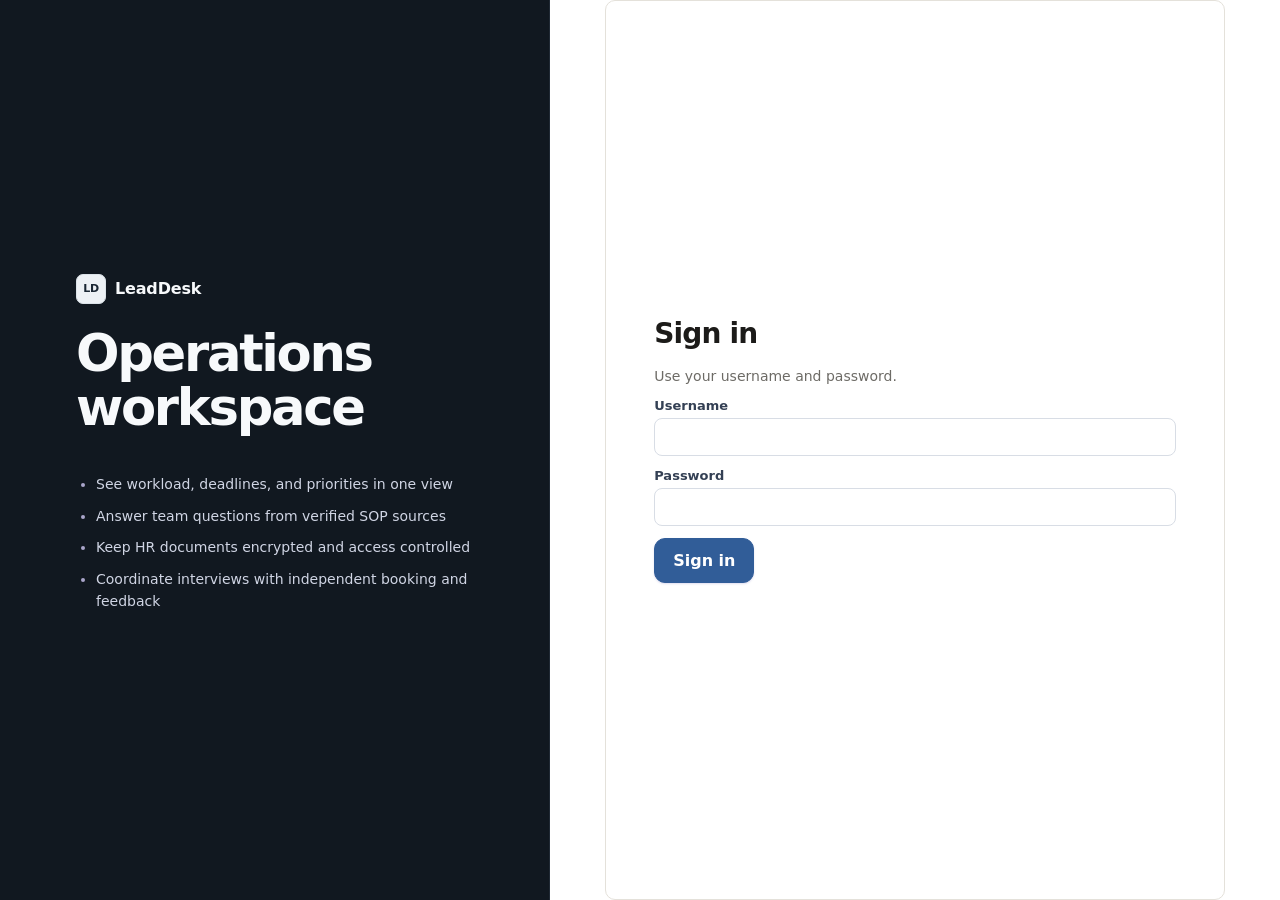
==== commit f0dbec18: "Add team preview and interview calendar sync Refresh the role-aware workspace shell and static sampl" ====
--- a/static/index.html
+++ b/static/index.html
@@ -10,6 +10,6 @@
 <body>
   <div id="root"></div>
   <div class="toast-wrap" id="toasts"></div>
-  <script src="/static/app.js"></script>
+  <script src="/static/app.js?v=11"></script>
 </body>
 </html>
--- a/static/styles.css
+++ b/static/styles.css
@@ -1,7 +1,7 @@
 :root {
-  --bg: #f4f6f8; --panel: #fff; --ink: #17202b; --muted: #697586; --line: #dde2e8; --soft: #eef1f4;
+  --bg: #f6f4f0; --panel: #fff; --ink: #1c1b19; --muted: #6d6b66; --line: #e4e1da; --soft: #f1eee8;
   --accent: #315d98; --accent-2: #edf3fa; --accent-hover: #264f86;
-  --ok: #147a55; --ok-bg: #edf7f2; --warn: #9a6700; --warn-bg: #fff7df;
+  --ok: #1f8a54; --ok-bg: #edf7f2; --warn: #8a5a12; --warn-bg: #fff7df;
   --bad: #b42318; --bad-bg: #fff0ee; --info: #3557a4; --info-bg: #edf3ff;
   --radius: 8px; --ease-out: cubic-bezier(.23,1,.32,1);
   --shadow: 0 1px 2px rgba(16,24,40,.035);
@@ -184,7 +184,6 @@
 }
 .bar-fill {
   width: min(42px, 70%);
-  min-height: 6px;
   border-radius: 5px 5px 1px 1px;
   background: #7894b2;
   transition: height 220ms var(--ease-out), background-color 120ms var(--ease-out);
@@ -294,6 +293,26 @@
 .attention-row:last-child { border-bottom: 0; }
 .attention-row:hover { background: #fafbfc; }
 .attention-row small { display: block; margin-top: 2px; color: var(--muted); }
+.people-list { max-height: min(60vh, 560px); overflow: auto; }
+.people-list-row {
+  width: 100%;
+  min-height: 58px;
+  padding: 8px 4px;
+  display: flex;
+  align-items: center;
+  gap: 12px;
+  border: 0;
+  border-bottom: 1px solid var(--line);
+  background: transparent;
+  text-align: left;
+  cursor: pointer;
+}
+.people-list-row:last-child { border-bottom: 0; }
+.people-list-row:hover { background: #fafbfc; }
+.people-list-row b, .people-list-row small { display: block; }
+.people-list-row small { margin-top: 3px; color: var(--muted); font-size: 11.5px; }
+.people-list-row .chevron { margin-left: 2px; }
+.people-list-row:focus-visible { outline: 2px solid #88b1e6; outline-offset: -2px; }
 .attention-summary { width: 100%; border: 0; background: transparent; display: flex; align-items: center; justify-content: space-between; padding: 2px 0; cursor: pointer; }
 .chevron { color: #98a2b3; font-size: 20px; }
 
@@ -428,6 +447,403 @@
 .demo-t td { vertical-align: top; }
 .demo-t td:first-child { width: 110px; }
 
+/* Workspace shell */
+:root {
+  --rail: #101013;
+  --rail-raised: #1a1a1f;
+  --rail-line: #29292f;
+  --rail-text: #e9e9ee;
+  --rail-muted: #94949e;
+  --rail-accent: #5b8fd6;
+  --z-sticky: 10;
+  --z-scrim: 20;
+  --z-drawer: 21;
+  --z-menu: 30;
+  --z-toast: 40;
+}
+.app { grid-template-columns: 252px minmax(0, 1fr); min-height: 100dvh; }
+.side {
+  z-index: 1;
+  min-width: 0;
+  padding: 14px 10px 0;
+  gap: 0;
+  background: var(--rail);
+  color: var(--rail-text);
+  border-right: 1px solid var(--rail-line);
+  overflow: hidden;
+}
+.brand-plate {
+  display: flex;
+  align-items: center;
+  gap: 10px;
+  min-height: 58px;
+  margin: 0 4px 12px;
+  padding: 10px 12px;
+  border-radius: 9px;
+  background: #f7f8fa;
+  color: var(--accent);
+}
+.brand-mark {
+  position: relative;
+  width: 30px;
+  height: 30px;
+  flex: none;
+  display: grid;
+  place-items: center;
+  border: 1px solid #d5deea;
+  border-radius: 50%;
+  background: #edf3fa;
+}
+.brand-mark::before {
+  content: "";
+  width: 10px;
+  height: 14px;
+  border: 1.5px solid var(--accent);
+  border-radius: 8px 8px 7px 7px;
+  transform: rotate(45deg);
+}
+.brand-mark span {
+  position: absolute;
+  width: 1px;
+  height: 18px;
+  background: var(--rail-accent);
+  transform: rotate(45deg);
+}
+.brand-copy { min-width: 0; display: grid; gap: 3px; }
+.brand-copy b { font-size: 15px; line-height: 1.1; color: #233d60; }
+.brand-copy small {
+  color: #6f7782;
+  font-size: 8px;
+  line-height: 1;
+  letter-spacing: .16em;
+  text-transform: uppercase;
+}
+.nav {
+  flex: 1;
+  min-height: 0;
+  padding: 0 2px 12px;
+  overflow: auto;
+  scrollbar-width: thin;
+  scrollbar-color: #34343b transparent;
+}
+.nav-group-block { margin: 3px 0 8px; }
+.nav-group-toggle {
+  width: 100%;
+  min-height: 31px;
+  padding: 5px 8px;
+  display: flex;
+  align-items: center;
+  gap: 9px;
+  border: 0;
+  border-radius: 6px;
+  background: transparent;
+  color: var(--rail-muted);
+  text-align: left;
+  cursor: pointer;
+}
+.nav-group-toggle .nav-icon { width: 13px; height: 13px; opacity: .8; }
+.nav-group-label {
+  flex: 1;
+  font-size: 10px;
+  font-weight: 700;
+  letter-spacing: .14em;
+  text-transform: uppercase;
+}
+.nav-group-toggle:hover { color: #d3d3da; }
+.nav-group-dot { width: 6px; height: 6px; border-radius: 50%; background: var(--rail-accent); }
+.nav-chevron { font-size: 15px; line-height: 1; transition: transform 160ms var(--ease-out); }
+.nav-group-block.is-closed .nav-chevron { transform: rotate(-90deg); }
+.nav-group-block.is-closed .nav-group-items { display: none; }
+.nav-group-items { display: grid; gap: 2px; }
+.nav-group-items > a {
+  position: relative;
+  min-height: 38px;
+  min-width: 0;
+  padding: 8px 10px;
+  display: flex;
+  align-items: center;
+  gap: 10px;
+  border-radius: 7px;
+  color: #b9b9c2;
+  font-size: 13px;
+  font-weight: 550;
+  text-decoration: none;
+  transition: background-color 140ms var(--ease-out), color 140ms var(--ease-out);
+}
+.nav-group-items > a:hover { background: var(--rail-raised); color: #fff; }
+.nav-group-items > a.active { background: var(--rail-raised); color: #fff; }
+.nav-group-items > a.active::before {
+  position: absolute;
+  top: 7px;
+  bottom: 7px;
+  left: -12px;
+  width: 3px;
+  border-radius: 0 3px 3px 0;
+  background: var(--rail-accent);
+  content: "";
+}
+.nav-icon { width: 16px; height: 16px; flex: none; opacity: .82; }
+.nav-group-items > a.active .nav-icon { color: #dce8f8; opacity: 1; }
+.nav-label { min-width: 0; overflow: hidden; text-overflow: ellipsis; white-space: nowrap; }
+.nav-group-items .badge {
+  margin-left: auto;
+  min-width: 20px;
+  padding: 2px 6px;
+  border-radius: 999px;
+  background: #34343c;
+  color: #f2f2f5;
+  font-size: 10px;
+  text-align: center;
+}
+.nav-group-items > a.active .badge { background: var(--rail-accent); color: #101820; }
+.projects-heading {
+  padding: 10px 8px 5px;
+  color: var(--rail-muted);
+  font-size: 10px;
+  font-weight: 700;
+  letter-spacing: .14em;
+  text-transform: uppercase;
+}
+.project-link {
+  position: relative;
+  min-height: 34px;
+  padding: 6px 10px;
+  display: flex;
+  align-items: center;
+  gap: 8px;
+  border-radius: 7px;
+  color: #b9b9c2;
+  font-size: 12.5px;
+  text-decoration: none;
+}
+.project-link:hover { background: var(--rail-raised); color: #fff; }
+.project-link.active { background: var(--rail-raised); color: #fff; }
+.project-link.active::before {
+  position: absolute;
+  left: 9px;
+  width: 3px;
+  height: 18px;
+  border-radius: 0 3px 3px 0;
+  background: var(--rail-accent);
+  content: "";
+}
+.project-link.active .project-label { padding-left: 5px; }
+.project-label { min-width: 0; overflow: hidden; text-overflow: ellipsis; white-space: nowrap; }
+.project-count { margin-left: auto; color: #a7a7b0; font-size: 11px; font-variant-numeric: tabular-nums; }
+.profile-button {
+  width: calc(100% + 20px);
+  min-height: 64px;
+  margin: 0 -10px;
+  padding: 10px 14px;
+  display: flex;
+  align-items: center;
+  gap: 11px;
+  border: 0;
+  border-top: 1px solid var(--rail-line);
+  background: transparent;
+  color: var(--rail-text);
+  text-align: left;
+  cursor: pointer;
+}
+.profile-button:hover { background: #17171c; }
+.profile-button .avatar {
+  width: 36px;
+  height: 36px;
+  border-radius: 50%;
+  background: #1b2836 !important;
+  color: #dce8f8 !important;
+  border: 1px solid #3c526e;
+  box-shadow: 0 0 0 2px rgba(91,143,214,.35);
+}
+.profile-copy { min-width: 0; flex: 1; display: grid; gap: 3px; }
+.profile-copy b, .profile-copy small { overflow: hidden; text-overflow: ellipsis; white-space: nowrap; }
+.profile-copy b { color: #fff; font-size: 12px; }
+.profile-copy small { color: var(--rail-muted); font-size: 10.5px; }
+.profile-shift { display: flex; align-items: center; gap: 6px; }
+.profile-shift i { width: 6px; height: 6px; border-radius: 50%; background: #657280; }
+.profile-more { color: var(--rail-muted); font-size: 17px; letter-spacing: 1px; }
+.main { display: flex; min-width: 0; min-height: 100dvh; flex-direction: column; }
+.top {
+  min-height: 54px;
+  padding: 7px 20px;
+  gap: 10px;
+  z-index: var(--z-sticky);
+  background: rgba(255,255,255,.98);
+}
+.top .ai-pill { margin-left: 0; max-width: min(420px, 42vw); overflow: hidden; text-overflow: ellipsis; }
+.top #bell .nav-icon { width: 17px; height: 17px; }
+.top .pop { width: min(380px, calc(100vw - 24px)); }
+.top .spacer { flex: 1; }
+.nav-toggle { display: none; }
+.density-button {
+  min-height: 34px;
+  padding: 5px 9px;
+  border: 1px solid var(--line);
+  border-radius: 7px;
+  background: #fff;
+  color: var(--muted);
+  font-size: 11px;
+  cursor: pointer;
+}
+.density-button:hover { color: var(--ink); border-color: #c8d0d9; }
+.top #switch { max-width: 210px; min-height: 34px; padding: 6px 9px; font-size: 12px; }
+.content { width: 100%; max-width: 1480px; margin: 0 auto; padding: 22px 26px 56px; }
+.account-menu {
+  position: fixed;
+  z-index: var(--z-menu);
+  left: 14px;
+  bottom: 74px;
+  width: 232px;
+  padding: 6px;
+  border: 1px solid var(--line);
+  border-radius: 10px;
+  background: #fff;
+  box-shadow: var(--shadow-raised);
+}
+.account-menu-user { display: grid; gap: 3px; padding: 9px 10px; }
+.account-menu-user b { font-size: 12px; }
+.account-menu-user small { color: var(--muted); font-size: 11px; }
+.account-menu button {
+  width: 100%;
+  min-height: 36px;
+  padding: 7px 10px;
+  border: 0;
+  border-radius: 6px;
+  background: transparent;
+  text-align: left;
+  font-size: 12px;
+  cursor: pointer;
+}
+.account-menu button:hover { background: var(--soft); }
+.account-menu-divider { height: 1px; margin: 5px 4px; background: var(--line); }
+.account-details { margin: 0 0 18px; }
+.account-details div { padding: 10px 0; border-bottom: 1px solid var(--line); }
+.account-details dt { color: var(--muted); font-size: 11px; }
+.account-details dd { margin: 4px 0 0; font-size: 13px; font-weight: 600; }
+.filter-context {
+  display: flex;
+  align-items: center;
+  gap: 10px;
+  margin: -8px 0 14px;
+  color: var(--muted);
+  font-size: 12px;
+}
+.filter-context a { font-weight: 650; }
+.shell-scrim, .mobile-tabs { display: none; }
+.mobile-tabs a.active { color: var(--accent); }
+.mobile-tabs a.active .nav-icon { opacity: 1; }
+.nav-group-toggle:focus-visible, .profile-button:focus-visible, .project-link:focus-visible,
+.density-button:focus-visible, .mobile-tabs a:focus-visible, .mobile-tabs button:focus-visible {
+  outline: 2px solid #88b1e6;
+  outline-offset: 2px;
+}
+
+@media (max-width: 1100px) and (min-width: 761px) {
+  .app { grid-template-columns: 60px minmax(0, 1fr); }
+  .side { align-items: stretch; padding: 10px 6px 0; }
+  .brand-plate { justify-content: center; min-height: 44px; margin: 0 0 8px; padding: 6px; background: transparent; }
+  .brand-copy { display: none; }
+  .brand-mark { width: 28px; height: 28px; }
+  .nav { padding: 0 0 8px; }
+  .nav-group-block { margin: 4px 0; padding-top: 4px; border-top: 1px solid var(--rail-line); }
+  .nav-group-toggle { justify-content: center; min-height: 30px; padding: 5px 0; }
+  .nav-group-label, .nav-chevron, .nav-label, .nav-group-items .badge, .projects-heading, .project-label, .project-count,
+  .profile-copy, .profile-more { display: none !important; }
+  .nav-group-dot { position: absolute; right: 6px; top: 2px; }
+  .nav-group-toggle { position: relative; }
+  .nav-group-items > a { justify-content: center; min-height: 38px; padding: 8px 0; }
+  .nav-group-items > a.active::before { left: -6px; }
+  .project-link { justify-content: center; padding: 7px 0; }
+  .project-link.active::before { left: 0; }
+  .profile-button { width: calc(100% + 12px); min-height: 54px; margin: 0 -6px; justify-content: center; padding: 8px 4px; }
+  .profile-button .avatar { width: 32px; height: 32px; }
+  .account-menu { left: 68px; }
+  .content { padding-right: 22px; padding-left: 22px; }
+}
+
+@media (max-width: 760px) {
+  .app { display: block; min-height: 100dvh; }
+  .side {
+    position: fixed;
+    inset: 0 auto 0 0;
+    z-index: var(--z-drawer);
+    width: min(300px, 84vw);
+    height: 100dvh;
+    padding: 12px 10px 0;
+    transform: translateX(-105%);
+    transition: transform 180ms var(--ease-out);
+    box-shadow: none;
+  }
+  body.nav-open .side { transform: translateX(0); box-shadow: 12px 0 32px rgba(16,22,35,.18); }
+  .brand-plate { margin-bottom: 10px; }
+  .nav { padding: 0 2px 12px; }
+  .nav-group-label, .nav-chevron, .nav-label, .projects-heading, .project-label, .project-count, .profile-copy, .profile-more { display: initial; }
+  .nav-group-label { display: block; }
+  .nav-group-items .badge { display: inline-block !important; }
+  .nav-group-toggle { justify-content: flex-start; min-height: 31px; padding: 5px 8px; }
+  .nav-group-items > a { justify-content: flex-start; min-height: 42px; padding: 9px 10px; }
+  .nav-group-items > a.active::before { left: -12px; }
+  .project-link { justify-content: flex-start; min-height: 38px; padding: 7px 10px; }
+  .project-link.active::before { left: 9px; }
+  .project-link.active .project-label { padding-left: 5px; }
+  .profile-button { width: calc(100% + 20px); min-height: 64px; margin: 0 -10px; justify-content: flex-start; padding: 10px 14px; }
+  .profile-copy { display: grid; }
+  .main { min-height: 100dvh; padding-bottom: calc(66px + env(safe-area-inset-bottom)); }
+  .top { min-height: 54px; padding: 7px 12px; gap: 8px; }
+  .nav-toggle { display: grid; width: 36px; height: 36px; flex: none; }
+  .top .ai-pill { max-width: min(38vw, 180px); margin-right: auto; font-size: 10px; }
+  .top .spacer { display: none; }
+  .top #switch { width: 88px; max-width: 88px; padding: 6px 5px; color: var(--ink); font-size: 10px; }
+  .top #switch option { color: var(--ink); }
+  .density-button { display: none; }
+  .content { padding: 18px 14px 40px; }
+  .shell-scrim {
+    position: fixed;
+    inset: 0;
+    z-index: var(--z-scrim);
+    display: none;
+    border: 0;
+    background: rgba(16,16,19,.38);
+  }
+  body.nav-open .shell-scrim { display: block; }
+  .mobile-tabs {
+    position: fixed;
+    inset: auto 0 0;
+    z-index: var(--z-sticky);
+    min-height: calc(62px + env(safe-area-inset-bottom));
+    padding: 5px 8px calc(5px + env(safe-area-inset-bottom));
+    display: flex;
+    align-items: stretch;
+    justify-content: space-around;
+    border-top: 1px solid var(--line);
+    background: rgba(255,255,255,.98);
+  }
+  .mobile-tabs a, .mobile-tabs button {
+    min-width: 62px;
+    padding: 5px 7px;
+    display: flex;
+    flex-direction: column;
+    align-items: center;
+    justify-content: center;
+    gap: 4px;
+    border: 0;
+    border-radius: 7px;
+    background: transparent;
+    color: var(--muted);
+    font-size: 10px;
+    text-decoration: none;
+    cursor: pointer;
+  }
+  .mobile-tabs .nav-icon { width: 17px; height: 17px; }
+  .more-icon { font-size: 20px; line-height: 14px; letter-spacing: 1px; }
+  .account-menu { left: 12px; bottom: calc(72px + env(safe-area-inset-bottom)); }
+  .page-head .grow { flex-basis: 100%; }
+}
+
+@media (prefers-reduced-motion: reduce) {
+  .side, .nav-chevron, .nav-group-items > a { transition-duration: .01ms; }
+}
+
 @media (max-width: 1100px) {
   .g2, .g3, .g-main { grid-template-columns: 1fr; }
   .metric-strip { grid-template-columns: repeat(2, minmax(0, 1fr)); }
@@ -445,19 +861,6 @@
 }
 
 @media (max-width: 760px) {
-  .app { grid-template-columns: 1fr; }
-  .side { position: relative; height: auto; min-width: 0; min-height: 64px; padding: 10px 12px; }
-  .side .brand { padding: 4px 4px 8px; }
-  .nav { display: flex; gap: 4px; min-width: 0; overflow-x: auto; padding-bottom: 4px; }
-  .nav-group { display: none; }
-  .nav a { min-width: max-content; min-height: 38px; }
-  .side .foot { display: none; }
-  .top { padding: 8px 12px; min-height: 58px; justify-content: space-between; }
-  .top #aipill, .top #switch, .top .iconbtn { display: none; }
-  .top .who b { max-width: 150px; }
-  .top #logout { margin-left: auto; }
-  .content { padding: 18px 14px 48px; }
-  .page-head .grow { flex-basis: 100%; }
   .persona { grid-template-columns: 1fr; }
   .login .panel { padding: 28px 20px; }
   .board { grid-template-columns: 1fr; }
